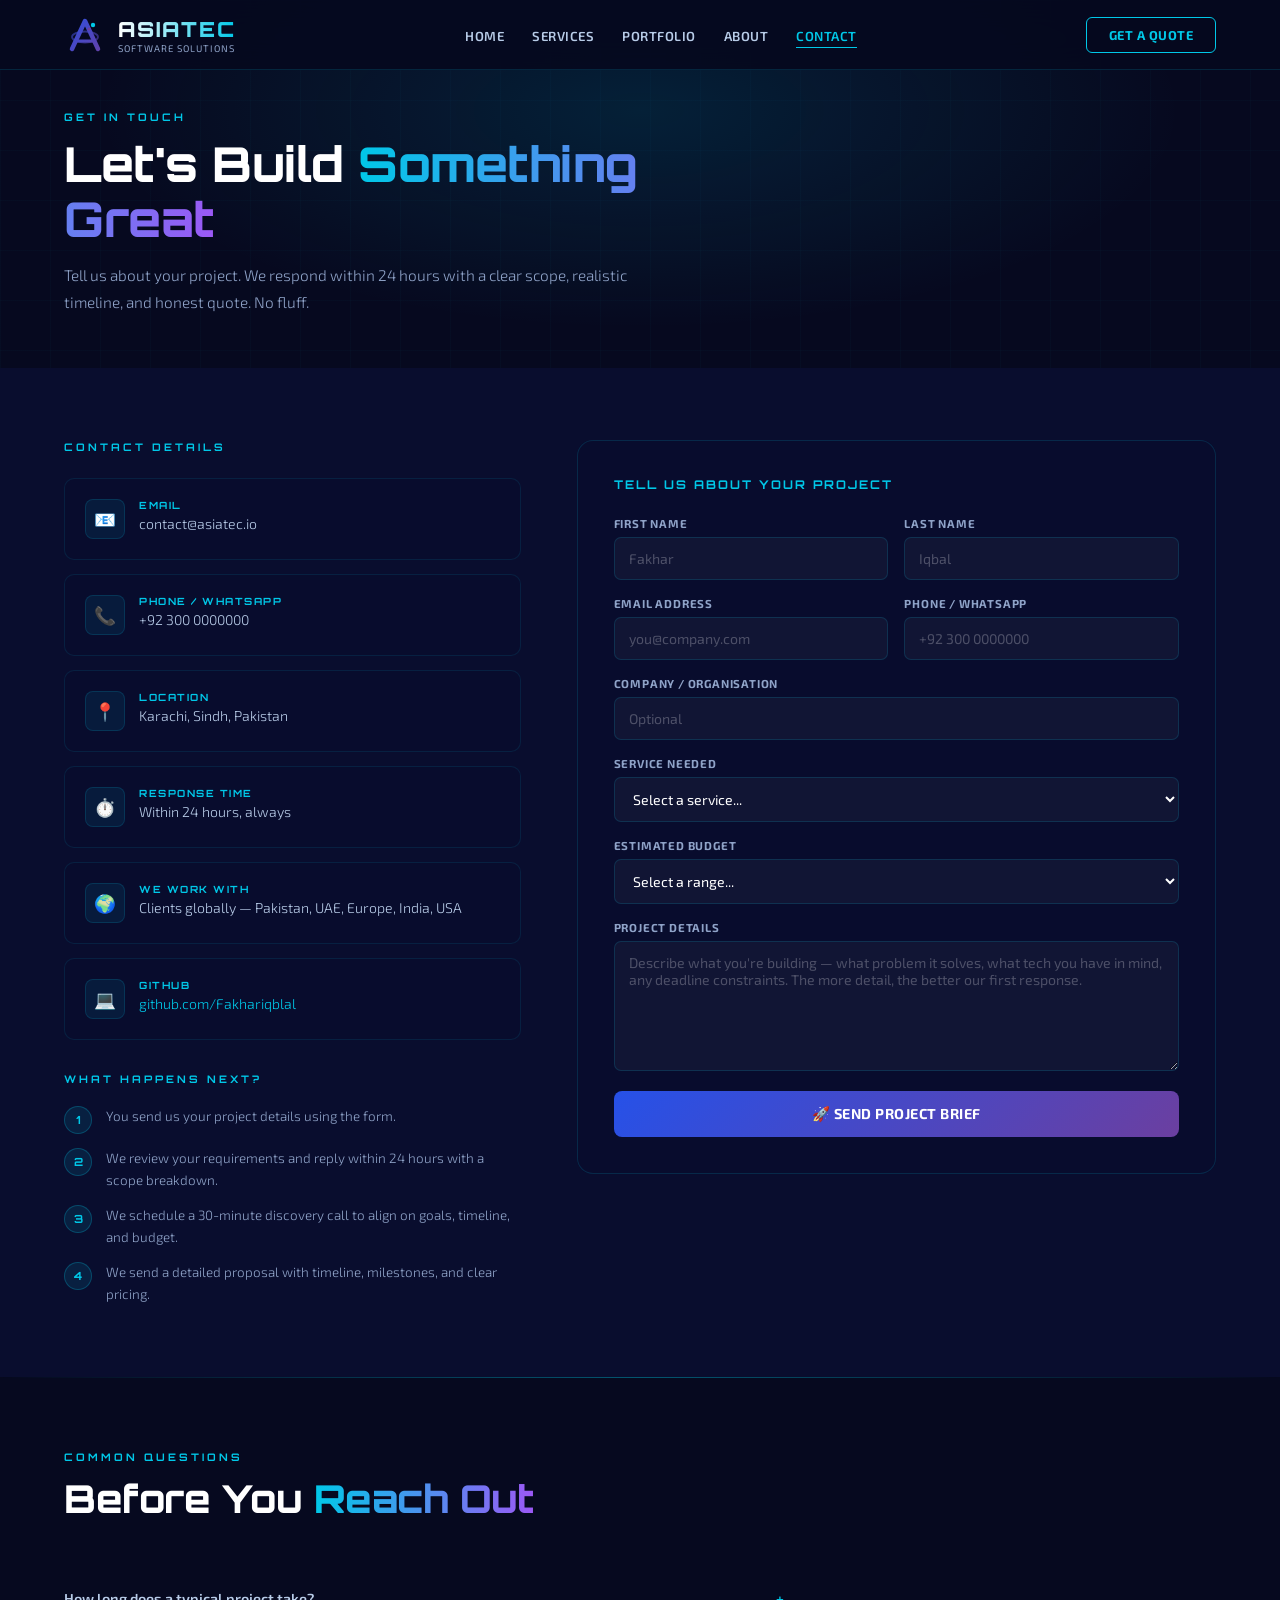
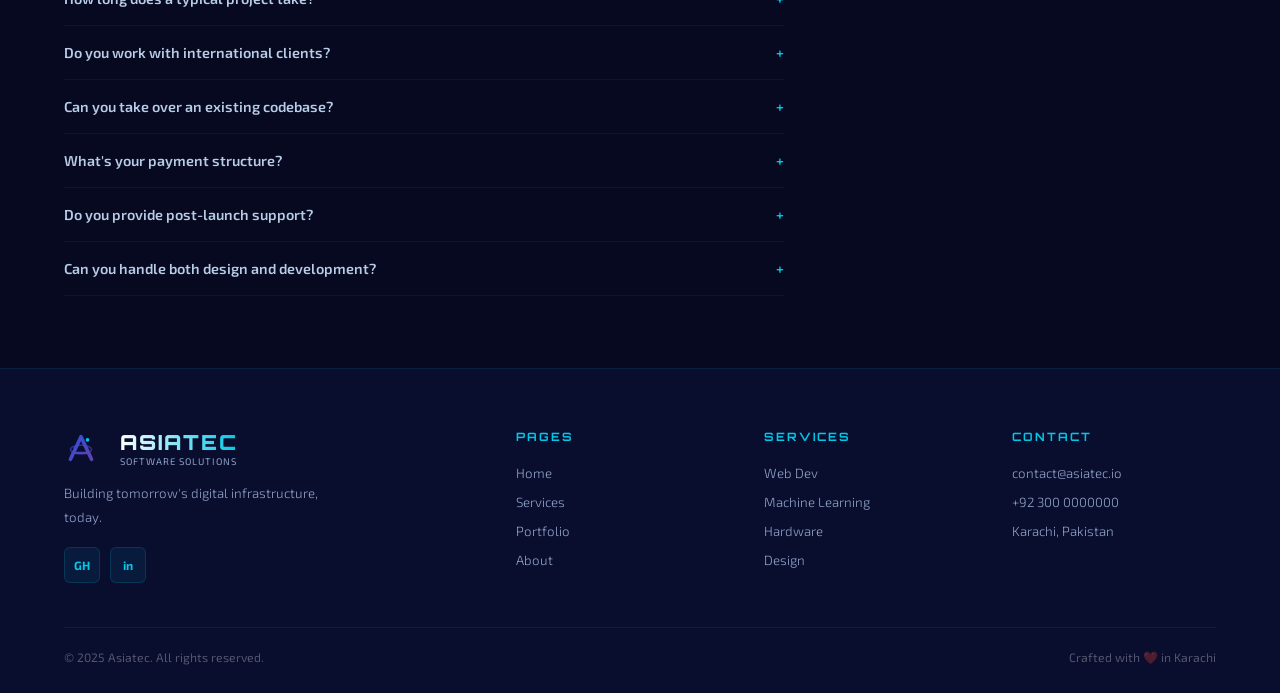
==== contact.html @ 81270b6e "Rename Contact.html to contact.html" ====
<!DOCTYPE html>
<html lang="en">
<head>
<meta charset="UTF-8"/><meta name="viewport" content="width=device-width,initial-scale=1.0"/>
<title>Contact — Asiatec</title>
<link rel="stylesheet" href="style.css"/>
<style>
.contact-hero{min-height:36vh;display:flex;align-items:flex-end;padding:110px 5% 52px;background:radial-gradient(ellipse at 50% 30%,rgba(0,200,232,.12),transparent 60%),var(--bg);position:relative;overflow:hidden}
.contact-hero::after{content:'';position:absolute;inset:0;background-image:linear-gradient(rgba(0,200,232,.025) 1px,transparent 1px),linear-gradient(90deg,rgba(0,200,232,.025) 1px,transparent 1px);background-size:50px 50px;pointer-events:none}
.contact-layout{display:grid;grid-template-columns:1fr 1.4fr;gap:56px;align-items:start}
.contact-info-item{display:flex;align-items:flex-start;gap:14px;padding:20px;background:rgba(9,13,46,.7);border:1px solid rgba(0,200,232,.1);border-radius:10px;transition:all .3s;margin-bottom:14px}
.contact-info-item:hover{border-color:rgba(0,200,232,.3);box-shadow:0 0 20px rgba(0,200,232,.08)}
.ci-ico{width:40px;height:40px;min-width:40px;border-radius:8px;background:rgba(0,200,232,.08);border:1px solid rgba(0,200,232,.15);display:flex;align-items:center;justify-content:center;font-size:1.1rem}
.ci-label{font-family:var(--font-head);font-size:.62rem;font-weight:700;letter-spacing:1.5px;text-transform:uppercase;color:var(--cyan);margin-bottom:4px}
.ci-val{font-size:.88rem;color:var(--grey2);font-weight:300}
.form-wrap{background:rgba(9,13,46,.8);border:1px solid rgba(0,200,232,.15);border-radius:16px;padding:36px;backdrop-filter:blur(10px)}
.form-title{font-family:var(--font-head);font-size:.75rem;font-weight:700;letter-spacing:2px;text-transform:uppercase;color:var(--cyan);margin-bottom:24px}
.form-row{display:grid;grid-template-columns:1fr 1fr;gap:16px}
.form-group{display:flex;flex-direction:column;gap:7px;margin-bottom:16px}
.form-group label{font-size:.72rem;font-weight:700;letter-spacing:.8px;text-transform:uppercase;color:var(--grey)}
.form-group input,.form-group textarea,.form-group select{background:rgba(255,255,255,.04);border:1px solid rgba(0,200,232,.15);border-radius:7px;padding:12px 14px;color:#fff;font-size:.88rem;font-family:var(--font-body);transition:border-color .2s,box-shadow .2s;outline:none;resize:vertical}
.form-group input:focus,.form-group textarea:focus,.form-group select:focus{border-color:var(--cyan);box-shadow:0 0 0 3px rgba(0,200,232,.1)}
.form-group input::placeholder,.form-group textarea::placeholder{color:rgba(255,255,255,.25)}
.form-group select option{background:var(--bg2);color:#fff}
.form-group textarea{min-height:130px}
.submit-btn{width:100%;padding:14px;background:linear-gradient(135deg,var(--blue2),var(--purple));border:none;border-radius:8px;color:#fff;font-family:var(--font-body);font-size:.9rem;font-weight:700;letter-spacing:.5px;text-transform:uppercase;cursor:pointer;transition:all .2s;margin-top:4px}
.submit-btn:hover{transform:translateY(-2px);box-shadow:0 8px 24px rgba(38,81,232,.4)}
.success-msg{display:none;background:rgba(74,222,128,.08);border:1px solid rgba(74,222,128,.2);border-radius:8px;padding:16px;text-align:center;color:#4ade80;font-size:.88rem;margin-top:14px}
.faq-item{border-bottom:1px solid rgba(0,200,232,.08);padding:18px 0;cursor:pointer}
.faq-q{display:flex;justify-content:space-between;align-items:center;font-size:.9rem;font-weight:600;color:var(--grey2);transition:color .2s}
.faq-q:hover{color:var(--cyan)}
.faq-a{font-size:.84rem;color:var(--grey);line-height:1.7;font-weight:300;max-height:0;overflow:hidden;transition:max-height .35s,padding .35s}
.faq-item.open .faq-a{max-height:200px;padding-top:12px}
.faq-item.open .faq-q{color:var(--cyan)}
.faq-arr{transition:transform .3s;color:var(--cyan)}
.faq-item.open .faq-arr{transform:rotate(45deg)}
@media(max-width:800px){.contact-layout,.form-row{grid-template-columns:1fr}}
</style>
</head>
<body>
<nav id="nav">
  <a href="index.html" class="nav-logo">
    <svg class="nav-logo-svg" viewBox="0 0 42 42" fill="none"><defs><linearGradient id="lg" x1="0" y1="0" x2="42" y2="42" gradientUnits="userSpaceOnUse"><stop offset="0%" stop-color="#2651e8"/><stop offset="100%" stop-color="#6b3fa0"/></linearGradient></defs><path d="M8 35L21 7L34 35" stroke="url(#lg)" stroke-width="4.5" stroke-linecap="round" stroke-linejoin="round" fill="none"/><path d="M13 27L29 27" stroke="url(#lg)" stroke-width="3" stroke-linecap="round"/><ellipse cx="21" cy="23" rx="13" ry="5.5" stroke="url(#lg)" stroke-width="1.8" fill="none" opacity=".6"/><circle cx="29" cy="11" r="2.2" fill="#00c8e8"/><circle cx="25" cy="15" r="1.5" fill="#6b3fa0"/></svg>
    <div class="nav-logo-text"><div class="name">ASIATEC</div><div class="sub">Software Solutions</div></div>
  </a>
  <ul class="nav-links">
    <li><a href="index.html">Home</a></li><li><a href="services.html">Services</a></li>
    <li><a href="portfolio.html">Portfolio</a></li><li><a href="about.html">About</a></li><li><a href="contact.html" class="active">Contact</a></li>
  </ul>
  <a href="contact.html" class="nav-cta">Get a Quote</a>
  <button class="hamburger" id="hbg"><span></span><span></span><span></span></button>
</nav>
<div class="mobile-menu" id="mob"><a href="index.html">Home</a><a href="services.html">Services</a><a href="portfolio.html">Portfolio</a><a href="about.html">About</a><a href="contact.html">Contact</a><a href="contact.html" class="nav-cta">Get a Quote</a></div>

<div class="contact-hero" style="position:relative">
  <div style="position:relative;z-index:1;max-width:600px">
    <div class="section-label">Get In Touch</div>
    <h1 class="section-title" style="font-size:clamp(2rem,4vw,3rem)">Let's Build <span class="hl">Something Great</span></h1>
    <p class="section-sub">Tell us about your project. We respond within 24 hours with a clear scope, realistic timeline, and honest quote. No fluff.</p>
  </div>
</div>

<section style="background:var(--bg2);padding:72px 5%">
  <div class="contact-layout">
    <!-- LEFT: INFO -->
    <div class="reveal">
      <div class="section-label" style="margin-bottom:24px">Contact Details</div>
      <div class="contact-info-item"><div class="ci-ico">📧</div><div><div class="ci-label">Email</div><div class="ci-val">contact@asiatec.io</div></div></div>
      <div class="contact-info-item"><div class="ci-ico">📞</div><div><div class="ci-label">Phone / WhatsApp</div><div class="ci-val">+92 300 0000000</div></div></div>
      <div class="contact-info-item"><div class="ci-ico">📍</div><div><div class="ci-label">Location</div><div class="ci-val">Karachi, Sindh, Pakistan</div></div></div>
      <div class="contact-info-item"><div class="ci-ico">⏱️</div><div><div class="ci-label">Response Time</div><div class="ci-val">Within 24 hours, always</div></div></div>
      <div class="contact-info-item"><div class="ci-ico">🌍</div><div><div class="ci-label">We Work With</div><div class="ci-val">Clients globally — Pakistan, UAE, Europe, India, USA</div></div></div>
      <div class="contact-info-item"><div class="ci-ico">💻</div><div><div class="ci-label">GitHub</div><div class="ci-val"><a href="https://github.com/Fakhariqblal/Fakhariqblal.github.io" target="_blank" style="color:var(--cyan);text-decoration:none">github.com/Fakhariqblal</a></div></div></div>

      <div style="margin-top:32px">
        <div class="section-label" style="margin-bottom:20px">What Happens Next?</div>
        <div style="display:flex;flex-direction:column;gap:14px">
          <div style="display:flex;gap:14px;align-items:flex-start">
            <div style="width:28px;height:28px;min-width:28px;border-radius:50%;background:rgba(0,200,232,.1);border:1px solid rgba(0,200,232,.25);display:flex;align-items:center;justify-content:center;font-family:var(--font-head);font-size:.7rem;font-weight:700;color:var(--cyan)">1</div>
            <div style="font-size:.84rem;color:var(--grey);font-weight:300;line-height:1.6">You send us your project details using the form.</div>
          </div>
          <div style="display:flex;gap:14px;align-items:flex-start">
            <div style="width:28px;height:28px;min-width:28px;border-radius:50%;background:rgba(0,200,232,.1);border:1px solid rgba(0,200,232,.25);display:flex;align-items:center;justify-content:center;font-family:var(--font-head);font-size:.7rem;font-weight:700;color:var(--cyan)">2</div>
            <div style="font-size:.84rem;color:var(--grey);font-weight:300;line-height:1.6">We review your requirements and reply within 24 hours with a scope breakdown.</div>
          </div>
          <div style="display:flex;gap:14px;align-items:flex-start">
            <div style="width:28px;height:28px;min-width:28px;border-radius:50%;background:rgba(0,200,232,.1);border:1px solid rgba(0,200,232,.25);display:flex;align-items:center;justify-content:center;font-family:var(--font-head);font-size:.7rem;font-weight:700;color:var(--cyan)">3</div>
            <div style="font-size:.84rem;color:var(--grey);font-weight:300;line-height:1.6">We schedule a 30-minute discovery call to align on goals, timeline, and budget.</div>
          </div>
          <div style="display:flex;gap:14px;align-items:flex-start">
            <div style="width:28px;height:28px;min-width:28px;border-radius:50%;background:rgba(0,200,232,.1);border:1px solid rgba(0,200,232,.25);display:flex;align-items:center;justify-content:center;font-family:var(--font-head);font-size:.7rem;font-weight:700;color:var(--cyan)">4</div>
            <div style="font-size:.84rem;color:var(--grey);font-weight:300;line-height:1.6">We send a detailed proposal with timeline, milestones, and clear pricing.</div>
          </div>
        </div>
      </div>
    </div>

    <!-- RIGHT: FORM -->
    <div class="form-wrap reveal">
      <div class="form-title">Tell Us About Your Project</div>
      <div class="form-row">
        <div class="form-group"><label>First Name</label><input type="text" placeholder="Fakhar"/></div>
        <div class="form-group"><label>Last Name</label><input type="text" placeholder="Iqbal"/></div>
      </div>
      <div class="form-row">
        <div class="form-group"><label>Email Address</label><input type="email" placeholder="you@company.com"/></div>
        <div class="form-group"><label>Phone / WhatsApp</label><input type="tel" placeholder="+92 300 0000000"/></div>
      </div>
      <div class="form-group"><label>Company / Organisation</label><input type="text" placeholder="Optional"/></div>
      <div class="form-group">
        <label>Service Needed</label>
        <select>
          <option value="">Select a service...</option>
          <option>Web Development</option>
          <option>Mobile Application</option>
          <option>Machine Learning / AI</option>
          <option>Hardware & FPGA</option>
          <option>Graphic Design</option>
          <option>Video Editing & Production</option>
          <option>Multiple Services</option>
          <option>Not Sure — Need Advice</option>
        </select>
      </div>
      <div class="form-group">
        <label>Estimated Budget</label>
        <select>
          <option value="">Select a range...</option>
          <option>Under $500</option>
          <option>$500 – $2,000</option>
          <option>$2,000 – $10,000</option>
          <option>$10,000 – $50,000</option>
          <option>$50,000+</option>
          <option>Not Yet Decided</option>
        </select>
      </div>
      <div class="form-group"><label>Project Details</label><textarea placeholder="Describe what you're building — what problem it solves, what tech you have in mind, any deadline constraints. The more detail, the better our first response."></textarea></div>
      <button class="submit-btn" onclick="handleSubmit()">🚀 Send Project Brief</button>
      <div class="success-msg" id="successMsg">✅ Message received! We'll be in touch within 24 hours.</div>
    </div>
  </div>
</section>

<div class="glow-line"></div>

<!-- FAQ -->
<section style="background:var(--bg);padding:72px 5%">
  <div class="section-head reveal" style="max-width:600px">
    <div class="section-label">Common Questions</div>
    <h2 class="section-title">Before You <span class="hl">Reach Out</span></h2>
  </div>
  <div style="max-width:720px" class="reveal">
    <div class="faq-item"><div class="faq-q">How long does a typical project take? <span class="faq-arr">+</span></div><div class="faq-a">It depends entirely on scope. A simple landing site: 1–2 weeks. A mobile app: 8–12 weeks. A full SaaS platform: 3–6 months. We give you a precise timeline in our proposal after the discovery call.</div></div>
    <div class="faq-item"><div class="faq-q">Do you work with international clients? <span class="faq-arr">+</span></div><div class="faq-a">Yes — we have active clients in UAE, Germany, France, India, and the USA. We work async by default with weekly video calls. Time zone differences have never been a blocker.</div></div>
    <div class="faq-item"><div class="faq-q">Can you take over an existing codebase? <span class="faq-arr">+</span></div><div class="faq-a">Yes. We've inherited messy codebases many times. We start with an audit, document what exists, and propose a clean path forward — whether that's refactoring, extending, or a full rewrite with data migration.</div></div>
    <div class="faq-item"><div class="faq-q">What's your payment structure? <span class="faq-arr">+</span></div><div class="faq-a">Typically 40% upfront, 30% at mid-project milestone, 30% on delivery. For longer projects we use monthly retainers. We're flexible and can discuss what works for your situation.</div></div>
    <div class="faq-item"><div class="faq-q">Do you provide post-launch support? <span class="faq-arr">+</span></div><div class="faq-a">Yes. We offer 30 days of free bug-fix support post-launch for all projects. Ongoing retainers for feature development, monitoring, and maintenance are available and recommended for production systems.</div></div>
    <div class="faq-item"><div class="faq-q">Can you handle both design and development? <span class="faq-arr">+</span></div><div class="faq-a">Absolutely — and we prefer it. Having design and development under one roof means there's no translation loss between what was designed and what gets built. We've shipped many projects from wireframe to production.</div></div>
  </div>
</section>

<footer>
  <div class="footer-grid">
    <div class="footer-brand"><a href="index.html" class="nav-logo" style="display:inline-flex"><svg width="34" height="34" viewBox="0 0 42 42" fill="none"><defs><linearGradient id="flg" x1="0" y1="0" x2="42" y2="42" gradientUnits="userSpaceOnUse"><stop offset="0%" stop-color="#2651e8"/><stop offset="100%" stop-color="#6b3fa0"/></linearGradient></defs><path d="M8 35L21 7L34 35" stroke="url(#flg)" stroke-width="4.5" stroke-linecap="round" stroke-linejoin="round" fill="none"/><path d="M13 27L29 27" stroke="url(#flg)" stroke-width="3" stroke-linecap="round"/><ellipse cx="21" cy="23" rx="13" ry="5.5" stroke="url(#flg)" stroke-width="1.8" fill="none" opacity=".6"/><circle cx="29" cy="11" r="2.2" fill="#00c8e8"/></svg><div class="nav-logo-text" style="margin-left:10px"><div class="name">ASIATEC</div><div class="sub">Software Solutions</div></div></a><p>Building tomorrow's digital infrastructure, today.</p><div class="footer-social"><a href="https://github.com/Fakhariqblal/Fakhariqblal.github.io" target="_blank" class="social-btn">GH</a><a href="#" class="social-btn">in</a></div></div>
    <div class="footer-col"><h4>Pages</h4><ul><li><a href="index.html">Home</a></li><li><a href="services.html">Services</a></li><li><a href="portfolio.html">Portfolio</a></li><li><a href="about.html">About</a></li></ul></div>
    <div class="footer-col"><h4>Services</h4><ul><li><a href="services.html#web">Web Dev</a></li><li><a href="services.html#ml">Machine Learning</a></li><li><a href="services.html#hardware">Hardware</a></li><li><a href="services.html#design">Design</a></li></ul></div>
    <div class="footer-col"><h4>Contact</h4><ul><li><a href="mailto:contact@asiatec.io">contact@asiatec.io</a></li><li><a href="#">+92 300 0000000</a></li><li><a href="#">Karachi, Pakistan</a></li></ul></div>
  </div>
  <div class="footer-bottom"><span>© 2025 Asiatec. All rights reserved.</span><span>Crafted with ❤️ in Karachi</span></div>
</footer>

<script>
window.addEventListener('scroll',()=>document.getElementById('nav').classList.toggle('scrolled',scrollY>40));
document.getElementById('hbg').addEventListener('click',()=>document.getElementById('mob').classList.toggle('open'));
const ro=new IntersectionObserver(e=>{e.forEach((x,i)=>{if(x.isIntersecting){setTimeout(()=>x.target.classList.add('visible'),i*65);ro.unobserve(x.target)}})},{threshold:.07});
document.querySelectorAll('.reveal').forEach(el=>ro.observe(el));

function handleSubmit(){
  const s=document.getElementById('successMsg');s.style.display='block';
  setTimeout(()=>s.style.display='none',5000);
}
document.querySelectorAll('.faq-item').forEach(item=>{
  item.querySelector('.faq-q').addEventListener('click',()=>{
    const was=item.classList.contains('open');
    document.querySelectorAll('.faq-item').forEach(x=>x.classList.remove('open'));
    if(!was)item.classList.add('open');
  });
});
</script>
</body></html>
---- style.css ----
@import url('https://fonts.googleapis.com/css2?family=Orbitron:wght@400;600;700;800;900&family=Exo+2:ital,wght@0,300;0,400;0,500;0,600;0,700;1,300&display=swap');

*,*::before,*::after{box-sizing:border-box;margin:0;padding:0}
:root{
  --bg:#06091f;
  --bg2:#090d2e;
  --bg3:#0c1140;
  --navy:#0d1650;
  --blue:#1a3dcc;
  --blue2:#2651e8;
  --blue3:#4a7fff;
  --purple:#6b3fa0;
  --purple2:#9b59f5;
  --cyan:#00c8e8;
  --cyan2:#40e0ff;
  --white:#ffffff;
  --grey:#8fa3c8;
  --grey2:#b8cce8;
  --glow:0 0 20px rgba(0,200,232,.25);
  --glow2:0 0 40px rgba(38,81,232,.3);
  --r:12px;
  --font-head:'Orbitron',sans-serif;
  --font-body:'Exo 2',sans-serif;
}
html{scroll-behavior:smooth}
body{font-family:var(--font-body);background:var(--bg);color:var(--white);overflow-x:hidden;min-height:100vh}
::-webkit-scrollbar{width:5px}::-webkit-scrollbar-track{background:var(--bg2)}::-webkit-scrollbar-thumb{background:var(--blue2);border-radius:3px}

/* GRID LINES BG */
body::before{content:'';position:fixed;inset:0;background-image:linear-gradient(rgba(0,200,232,.03) 1px,transparent 1px),linear-gradient(90deg,rgba(0,200,232,.03) 1px,transparent 1px);background-size:60px 60px;pointer-events:none;z-index:0}

/* NAV */
nav{position:fixed;top:0;left:0;width:100%;z-index:999;height:70px;display:flex;align-items:center;padding:0 5%;justify-content:space-between;background:rgba(6,9,31,.92);backdrop-filter:blur(16px);border-bottom:1px solid rgba(0,200,232,.15);transition:box-shadow .3s}
nav.scrolled{box-shadow:0 4px 30px rgba(0,0,0,.5),0 0 20px rgba(0,200,232,.08)}
.nav-logo{display:flex;align-items:center;gap:12px;text-decoration:none}
.nav-logo-svg{width:42px;height:42px}
.nav-logo-text .name{font-family:var(--font-head);font-size:1.3rem;font-weight:900;letter-spacing:2px;background:linear-gradient(90deg,#fff,var(--cyan));-webkit-background-clip:text;-webkit-text-fill-color:transparent;background-clip:text}
.nav-logo-text .sub{font-size:.6rem;color:var(--grey);letter-spacing:1px;text-transform:uppercase}
.nav-links{display:flex;gap:28px;list-style:none}
.nav-links a{font-size:.82rem;font-weight:600;color:var(--grey2);text-decoration:none;letter-spacing:.5px;text-transform:uppercase;position:relative;transition:color .2s}
.nav-links a::after{content:'';position:absolute;bottom:-4px;left:0;width:0;height:1px;background:var(--cyan);transition:width .25s}
.nav-links a:hover,.nav-links a.active{color:var(--cyan)}
.nav-links a:hover::after,.nav-links a.active::after{width:100%}
.nav-cta{background:transparent;border:1.5px solid var(--cyan);color:var(--cyan);padding:9px 22px;border-radius:6px;font-size:.8rem;font-weight:700;cursor:pointer;transition:all .2s;font-family:var(--font-body);letter-spacing:.5px;text-decoration:none;text-transform:uppercase}
.nav-cta:hover{background:var(--cyan);color:var(--bg);box-shadow:var(--glow)}
.hamburger{display:none;flex-direction:column;gap:5px;cursor:pointer;background:none;border:none}
.hamburger span{width:24px;height:2px;background:var(--cyan);border-radius:2px}
.mobile-menu{display:none;flex-direction:column;background:rgba(6,9,31,.98);position:fixed;top:70px;left:0;width:100%;padding:20px 5%;border-bottom:1px solid rgba(0,200,232,.15);z-index:998}
.mobile-menu a{padding:13px 0;color:var(--grey2);text-decoration:none;font-weight:600;border-bottom:1px solid rgba(255,255,255,.05);font-size:.88rem;text-transform:uppercase;letter-spacing:.5px}
.mobile-menu .nav-cta{margin-top:14px;text-align:center;display:block}
.mobile-menu.open{display:flex}

/* HERO SHARED */
.page-hero{min-height:100vh;display:flex;align-items:center;padding:100px 5% 60px;position:relative;overflow:hidden;background:radial-gradient(ellipse at 70% 30%,rgba(26,61,204,.18) 0%,transparent 60%),radial-gradient(ellipse at 20% 80%,rgba(107,63,160,.14) 0%,transparent 50%),var(--bg)}
.page-hero::before{content:'';position:absolute;inset:0;background:linear-gradient(135deg,rgba(0,200,232,.04) 0%,transparent 50%)}

/* SECTION */
section{padding:90px 5%;position:relative}
.section-label{font-family:var(--font-head);font-size:.65rem;font-weight:700;letter-spacing:3px;text-transform:uppercase;color:var(--cyan);margin-bottom:12px}
.section-title{font-family:var(--font-head);font-weight:800;font-size:clamp(1.7rem,3vw,2.6rem);line-height:1.15;letter-spacing:-0.5px;color:var(--white);margin-bottom:16px}
.section-title .hl{background:linear-gradient(90deg,var(--cyan),var(--purple2));-webkit-background-clip:text;-webkit-text-fill-color:transparent;background-clip:text}
.section-sub{font-size:.96rem;color:var(--grey);line-height:1.75;max-width:580px;font-weight:300}
.section-head{margin-bottom:52px}

/* GLOW DIVIDER */
.glow-line{height:1px;background:linear-gradient(90deg,transparent,var(--cyan),transparent);margin:0;opacity:.4}

/* CARDS */
.card-base{background:rgba(13,22,80,.5);border:1px solid rgba(0,200,232,.12);border-radius:var(--r);padding:28px;transition:all .3s;backdrop-filter:blur(8px)}
.card-base:hover{border-color:rgba(0,200,232,.4);box-shadow:0 0 30px rgba(0,200,232,.1);transform:translateY(-4px)}

/* BUTTONS */
.btn-cyber{display:inline-flex;align-items:center;gap:8px;background:transparent;border:1.5px solid var(--cyan);color:var(--cyan);padding:11px 28px;border-radius:6px;font-size:.85rem;font-weight:700;text-decoration:none;transition:all .2s;letter-spacing:.5px;text-transform:uppercase;font-family:var(--font-body);cursor:pointer}
.btn-cyber:hover{background:var(--cyan);color:var(--bg);box-shadow:var(--glow)}
.btn-solid{display:inline-flex;align-items:center;gap:8px;background:linear-gradient(135deg,var(--blue2),var(--purple));color:#fff;padding:12px 28px;border-radius:6px;font-size:.85rem;font-weight:700;text-decoration:none;transition:all .2s;letter-spacing:.5px;text-transform:uppercase;font-family:var(--font-body);border:none;cursor:pointer}
.btn-solid:hover{transform:translateY(-2px);box-shadow:0 8px 24px rgba(38,81,232,.4)}

/* BADGE */
.tech-badge{display:inline-flex;align-items:center;gap:6px;background:rgba(0,200,232,.08);border:1px solid rgba(0,200,232,.2);color:var(--cyan);padding:4px 12px;border-radius:4px;font-size:.68rem;font-weight:700;letter-spacing:.8px;text-transform:uppercase}

/* REVEAL ANIM */
.reveal{opacity:0;transform:translateY(24px);transition:opacity .6s,transform .6s}
.reveal.visible{opacity:1;transform:translateY(0)}

/* FOOTER */
footer{background:var(--bg2);border-top:1px solid rgba(0,200,232,.1);padding:60px 5% 28px}
.footer-grid{display:grid;grid-template-columns:2fr 1fr 1fr 1fr;gap:44px;margin-bottom:44px}
.footer-brand p{font-size:.83rem;color:var(--grey);line-height:1.75;margin-top:14px;font-weight:300;max-width:280px}
.footer-social{display:flex;gap:10px;margin-top:18px}
.social-btn{width:36px;height:36px;border-radius:6px;background:rgba(0,200,232,.08);border:1px solid rgba(0,200,232,.15);display:flex;align-items:center;justify-content:center;font-size:.75rem;color:var(--cyan);text-decoration:none;transition:all .2s;font-weight:700}
.social-btn:hover{background:var(--cyan);color:var(--bg);box-shadow:var(--glow)}
.footer-col h4{font-family:var(--font-head);font-weight:700;font-size:.72rem;letter-spacing:2px;text-transform:uppercase;margin-bottom:18px;color:var(--cyan)}
.footer-col ul{list-style:none;display:flex;flex-direction:column;gap:10px}
.footer-col ul a{font-size:.83rem;color:var(--grey);text-decoration:none;transition:color .2s;font-weight:300}
.footer-col ul a:hover{color:var(--cyan)}
.footer-bottom{border-top:1px solid rgba(255,255,255,.06);padding-top:22px;display:flex;justify-content:space-between;align-items:center;font-size:.76rem;color:rgba(255,255,255,.3)}

/* RESPONSIVE */
@media(max-width:900px){
  .footer-grid{grid-template-columns:1fr 1fr}
  .nav-links,.nav-cta{display:none}
  .hamburger{display:flex}
}
@media(max-width:600px){
  .footer-grid{grid-template-columns:1fr}
}
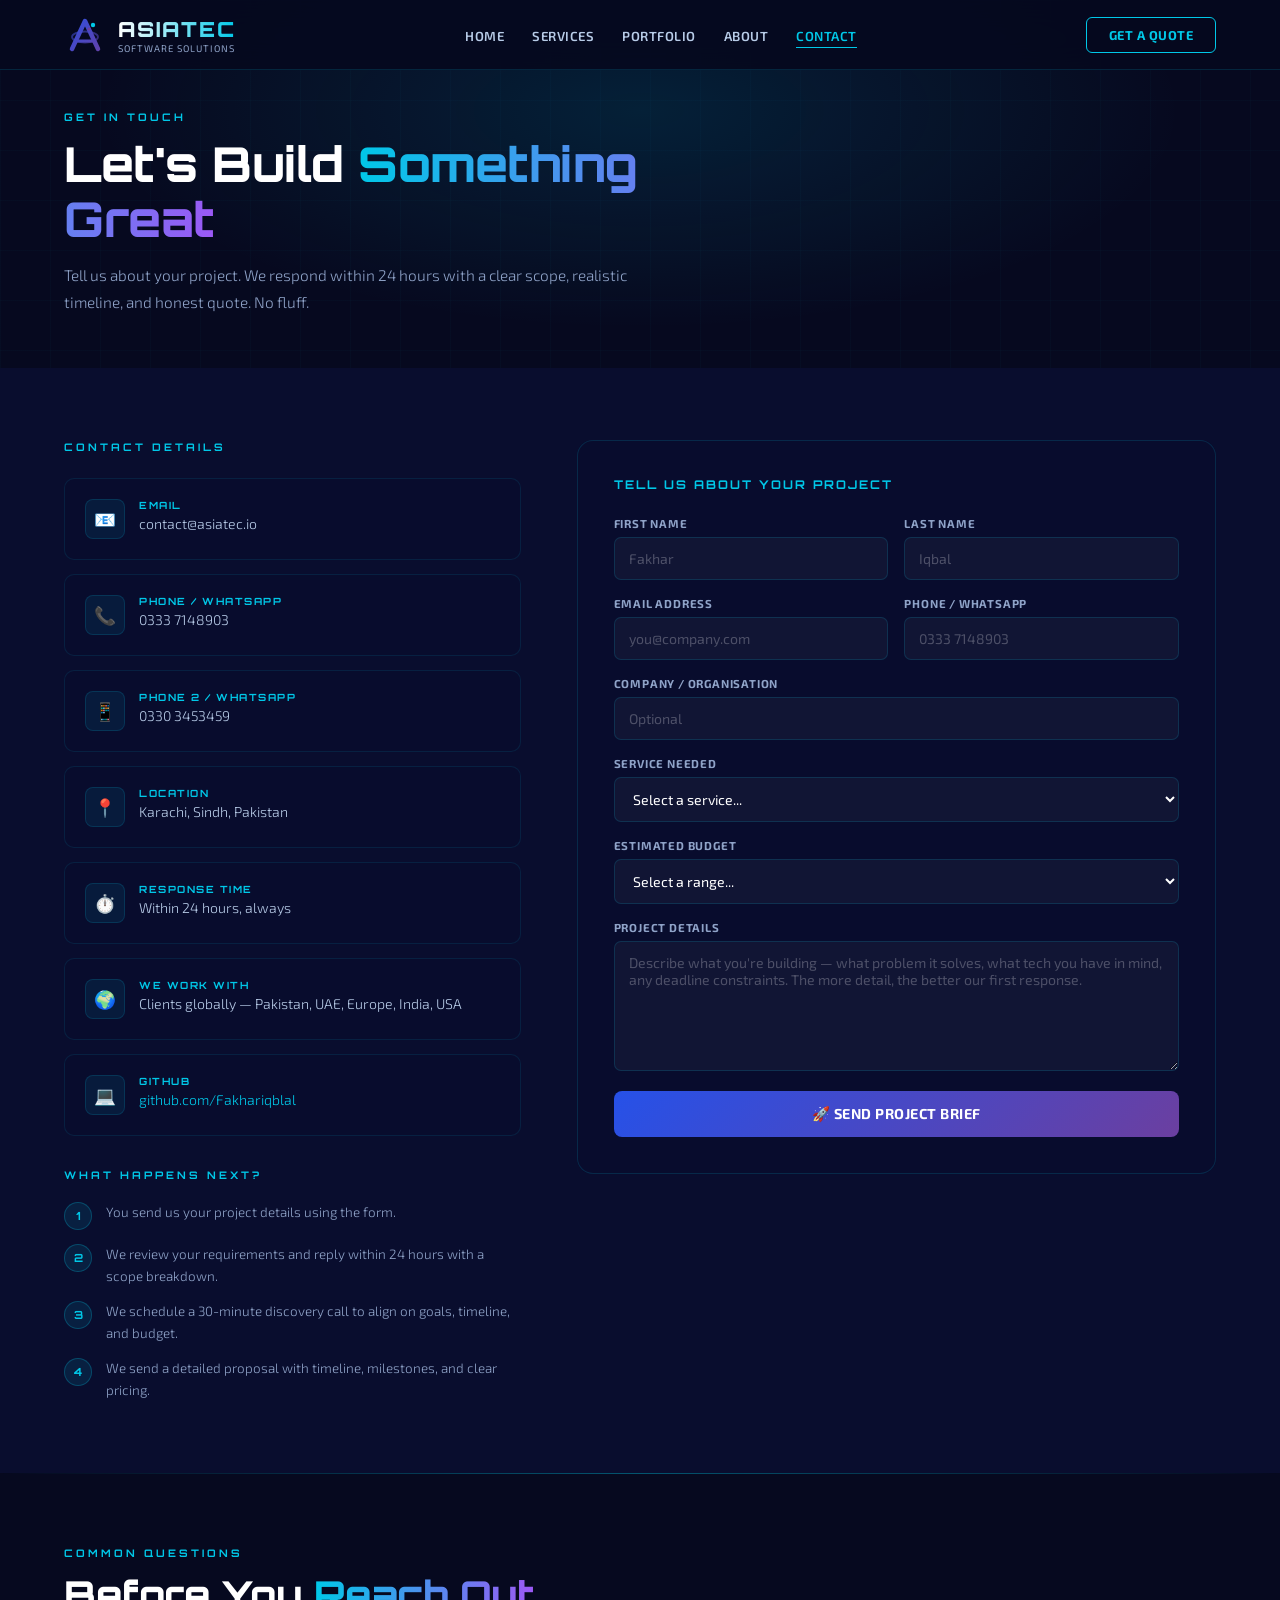
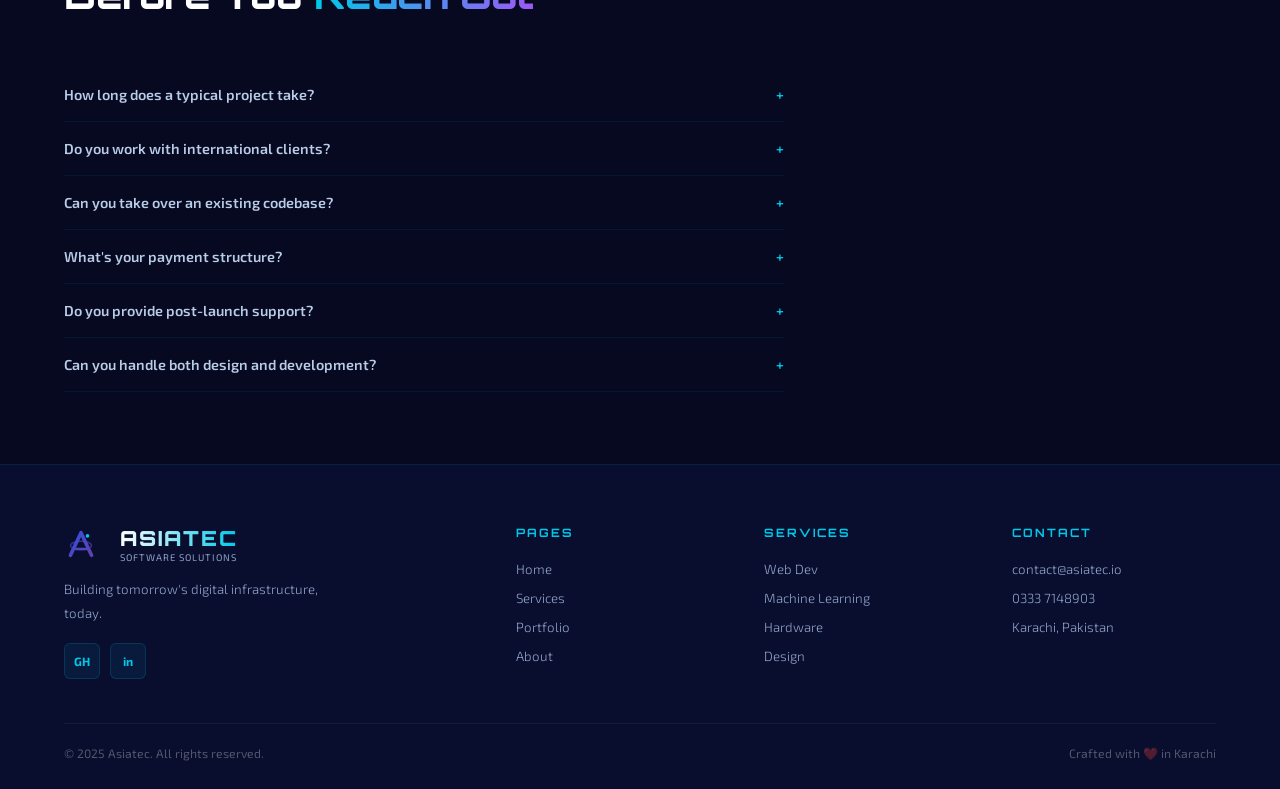
==== commit 51b63d6f: "Update contact.html" ====
--- a/contact.html
+++ b/contact.html
@@ -66,7 +66,8 @@
     <div class="reveal">
       <div class="section-label" style="margin-bottom:24px">Contact Details</div>
       <div class="contact-info-item"><div class="ci-ico">📧</div><div><div class="ci-label">Email</div><div class="ci-val">contact@asiatec.io</div></div></div>
-      <div class="contact-info-item"><div class="ci-ico">📞</div><div><div class="ci-label">Phone / WhatsApp</div><div class="ci-val">+92 300 0000000</div></div></div>
+      <div class="contact-info-item"><div class="ci-ico">📞</div><div><div class="ci-label">Phone / WhatsApp</div><div class="ci-val">0333 7148903</div></div></div>
+      <div class="contact-info-item"><div class="ci-ico">📱</div><div><div class="ci-label">Phone 2 / WhatsApp</div><div class="ci-val">0330 3453459</div></div></div>
       <div class="contact-info-item"><div class="ci-ico">📍</div><div><div class="ci-label">Location</div><div class="ci-val">Karachi, Sindh, Pakistan</div></div></div>
       <div class="contact-info-item"><div class="ci-ico">⏱️</div><div><div class="ci-label">Response Time</div><div class="ci-val">Within 24 hours, always</div></div></div>
       <div class="contact-info-item"><div class="ci-ico">🌍</div><div><div class="ci-label">We Work With</div><div class="ci-val">Clients globally — Pakistan, UAE, Europe, India, USA</div></div></div>
@@ -104,7 +105,7 @@
       </div>
       <div class="form-row">
         <div class="form-group"><label>Email Address</label><input type="email" placeholder="you@company.com"/></div>
-        <div class="form-group"><label>Phone / WhatsApp</label><input type="tel" placeholder="+92 300 0000000"/></div>
+        <div class="form-group"><label>Phone / WhatsApp</label><input type="tel" placeholder="0333 7148903"/></div>
       </div>
       <div class="form-group"><label>Company / Organisation</label><input type="text" placeholder="Optional"/></div>
       <div class="form-group">
@@ -163,7 +164,7 @@
     <div class="footer-brand"><a href="index.html" class="nav-logo" style="display:inline-flex"><svg width="34" height="34" viewBox="0 0 42 42" fill="none"><defs><linearGradient id="flg" x1="0" y1="0" x2="42" y2="42" gradientUnits="userSpaceOnUse"><stop offset="0%" stop-color="#2651e8"/><stop offset="100%" stop-color="#6b3fa0"/></linearGradient></defs><path d="M8 35L21 7L34 35" stroke="url(#flg)" stroke-width="4.5" stroke-linecap="round" stroke-linejoin="round" fill="none"/><path d="M13 27L29 27" stroke="url(#flg)" stroke-width="3" stroke-linecap="round"/><ellipse cx="21" cy="23" rx="13" ry="5.5" stroke="url(#flg)" stroke-width="1.8" fill="none" opacity=".6"/><circle cx="29" cy="11" r="2.2" fill="#00c8e8"/></svg><div class="nav-logo-text" style="margin-left:10px"><div class="name">ASIATEC</div><div class="sub">Software Solutions</div></div></a><p>Building tomorrow's digital infrastructure, today.</p><div class="footer-social"><a href="https://github.com/Fakhariqblal/Fakhariqblal.github.io" target="_blank" class="social-btn">GH</a><a href="#" class="social-btn">in</a></div></div>
     <div class="footer-col"><h4>Pages</h4><ul><li><a href="index.html">Home</a></li><li><a href="services.html">Services</a></li><li><a href="portfolio.html">Portfolio</a></li><li><a href="about.html">About</a></li></ul></div>
     <div class="footer-col"><h4>Services</h4><ul><li><a href="services.html#web">Web Dev</a></li><li><a href="services.html#ml">Machine Learning</a></li><li><a href="services.html#hardware">Hardware</a></li><li><a href="services.html#design">Design</a></li></ul></div>
-    <div class="footer-col"><h4>Contact</h4><ul><li><a href="mailto:contact@asiatec.io">contact@asiatec.io</a></li><li><a href="#">+92 300 0000000</a></li><li><a href="#">Karachi, Pakistan</a></li></ul></div>
+    <div class="footer-col"><h4>Contact</h4><ul><li><a href="mailto:contact@asiatec.io">contact@asiatec.io</a></li><li><a href="#">0333 7148903</a></li><li><a href="#">Karachi, Pakistan</a></li></ul></div>
   </div>
   <div class="footer-bottom"><span>© 2025 Asiatec. All rights reserved.</span><span>Crafted with ❤️ in Karachi</span></div>
 </footer>
